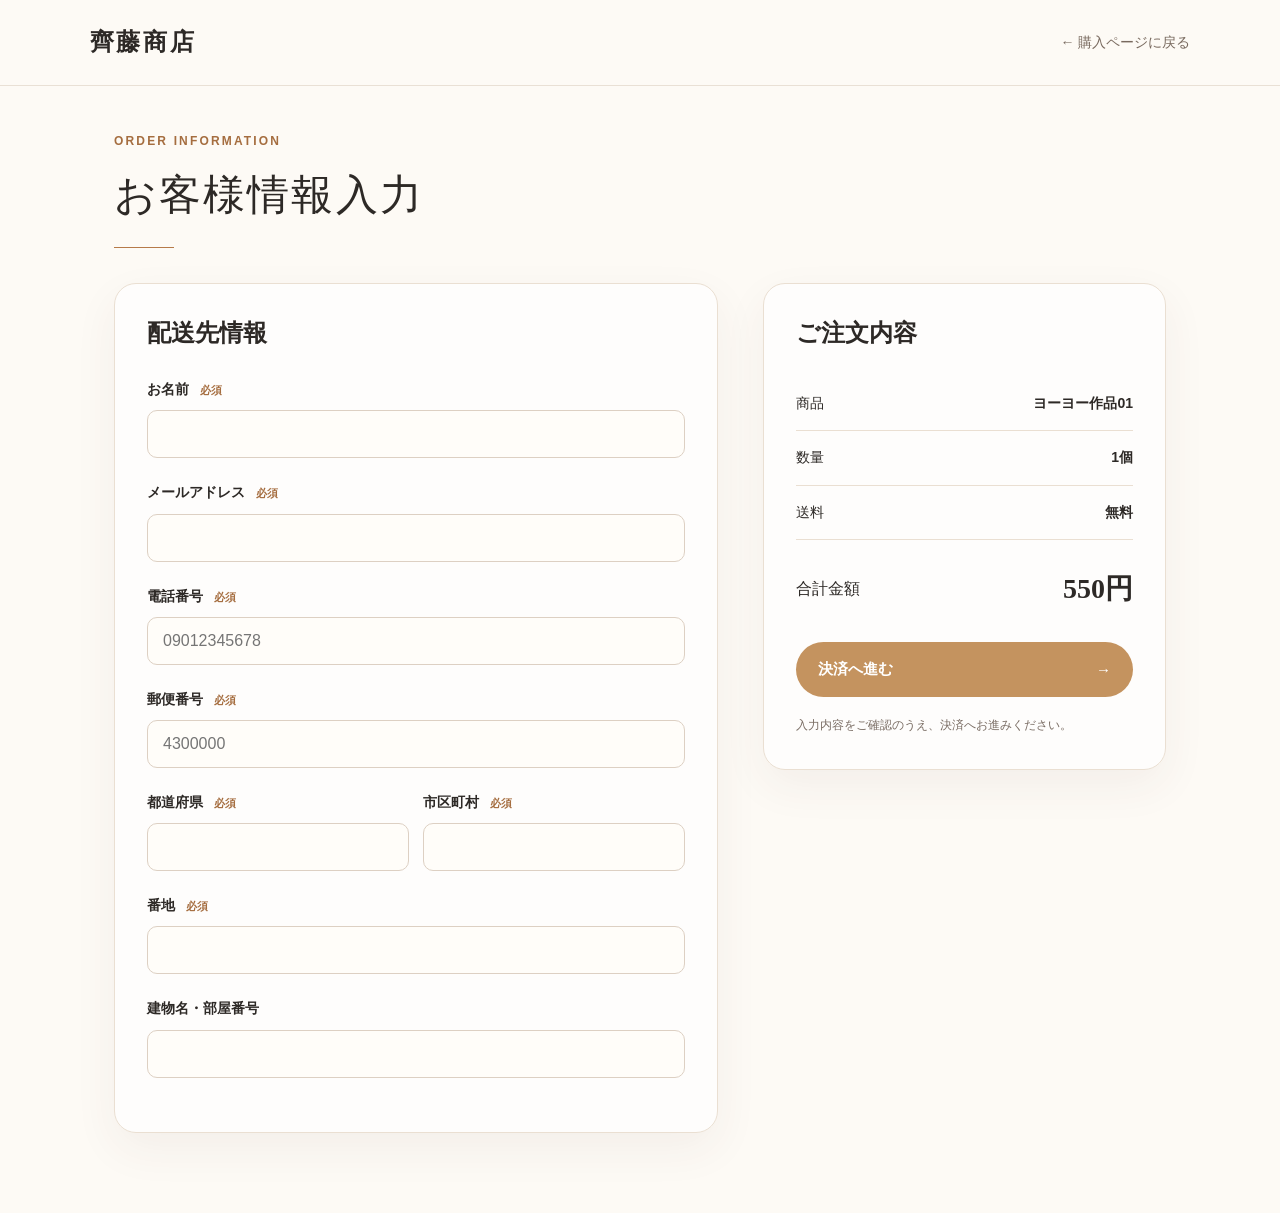
==== checkout.html @ 5a9c49a2 "Update shop products, checkout, OGP and success page" ====
<!DOCTYPE html>
<html lang="ja">
<head>
  <meta charset="UTF-8">
  <meta name="viewport" content="width=device-width, initial-scale=1.0">
  <title>お客様情報入力 | 齊藤商店</title>
  <meta name="robots" content="noindex, nofollow">
  <link rel="stylesheet" href="style.css">

  <style>
    body {
      margin: 0;
      background: #fdfaf5;
      color: #2d2926;
    }

    .checkout-header {
      height: 86px;
      padding: 0 7%;
      display: flex;
      align-items: center;
      justify-content: space-between;
      box-sizing: border-box;
      border-bottom: 1px solid #e9e0d5;
    }

    .checkout-logo {
      color: #2d2926;
      text-decoration: none;
      font-family: "Yu Mincho", "Hiragino Mincho ProN", serif;
      font-size: 24px;
      font-weight: 600;
      letter-spacing: 0.12em;
    }

    .checkout-back {
      color: #78695e;
      text-decoration: none;
      font-size: 14px;
    }

    .checkout-main {
      max-width: 1100px;
      margin: 0 auto;
      padding: 45px 24px 80px;
    }

    .checkout-eyebrow {
      margin: 0 0 12px;
      color: #a56d3f;
      font-size: 12px;
      font-weight: 700;
      letter-spacing: 0.18em;
    }

    .checkout-main h1 {
      margin: 0;
      font-family: "Yu Mincho", "Hiragino Mincho ProN", serif;
      font-size: 42px;
      font-weight: 500;
    }

    .checkout-line {
      width: 60px;
      height: 1px;
      margin: 22px 0 35px;
      background: #b67a49;
    }

    .checkout-layout {
      display: grid;
      grid-template-columns: 1.2fr 0.8fr;
      gap: 45px;
      align-items: start;
    }

    .checkout-card {
      padding: 32px;
      background: rgba(255,255,255,0.72);
      border: 1px solid #eadfd2;
      border-radius: 22px;
      box-shadow: 0 16px 45px rgba(78,59,43,0.06);
    }

    .checkout-card h2 {
      margin: 0 0 26px;
      font-family: "Yu Mincho", "Hiragino Mincho ProN", serif;
      font-size: 24px;
    }

    .form-group {
      margin-bottom: 22px;
    }

    .form-group label {
      display: block;
      margin-bottom: 8px;
      font-size: 14px;
      font-weight: 600;
    }

    .required {
      margin-left: 7px;
      color: #a56d3f;
      font-size: 11px;
    }

    .form-group input {
      width: 100%;
      padding: 14px 15px;
      box-sizing: border-box;
      border: 1px solid #ddd0c3;
      border-radius: 10px;
      background: #fffdf9;
      color: #2d2926;
      font-size: 16px;
      outline: none;
    }

    .form-group input:focus {
      border-color: #c4935f;
    }

    .address-row {
      display: grid;
      grid-template-columns: 1fr 1fr;
      gap: 14px;
    }

    .order-row {
      display: flex;
      justify-content: space-between;
      gap: 20px;
      padding: 14px 0;
      border-bottom: 1px solid #eadfd2;
      font-size: 14px;
    }

    .order-total {
      display: flex;
      align-items: center;
      justify-content: space-between;
      padding-top: 24px;
    }

    .order-total strong {
      font-family: "Yu Mincho", "Hiragino Mincho ProN", serif;
      font-size: 28px;
    }

    .payment-button {
      width: 100%;
      margin-top: 28px;
      padding: 18px 22px;
      display: flex;
      align-items: center;
      justify-content: space-between;
      border: 0;
      border-radius: 999px;
      background: #c4935f;
      color: #fff;
      font-size: 15px;
      font-weight: 700;
      cursor: pointer;
    }

    .checkout-note {
      margin: 18px 0 0;
      color: #7a6d64;
      font-size: 12px;
      line-height: 1.8;
    }

    @media (max-width: 800px) {
      .checkout-layout {
        grid-template-columns: 1fr;
      }

      .checkout-main h1 {
        font-size: 34px;
      }

      .address-row {
        grid-template-columns: 1fr;
      }

      .checkout-card {
        padding: 24px 20px;
      }
    }
  </style>
</head>

<body>

  <header class="checkout-header">
    <a href="index.html" class="checkout-logo">齊藤商店</a>
    <a href="javascript:history.back()" class="checkout-back">← 購入ページに戻る</a>
  </header>

  <main class="checkout-main">

    <p class="checkout-eyebrow">ORDER INFORMATION</p>
    <h1>お客様情報入力</h1>
    <div class="checkout-line"></div>

    <div class="checkout-layout">

      <section class="checkout-card">
        <h2>配送先情報</h2>

        <form id="customerForm">

          <div class="form-group">
            <label>
              お名前
              <span class="required">必須</span>
            </label>
            <input type="text" id="customerName" required>
          </div>

          <div class="form-group">
            <label>
              メールアドレス
              <span class="required">必須</span>
            </label>
            <input type="email" id="customerEmail" required>
          </div>

          <div class="form-group">
            <label>
              電話番号
              <span class="required">必須</span>
            </label>
            <input
              type="tel"
              id="customerPhone"
              placeholder="09012345678"
              required
            >
          </div>

          <div class="form-group">
            <label>
              郵便番号
              <span class="required">必須</span>
            </label>
            <input
              type="text"
              id="postalCode"
              placeholder="4300000"
              inputmode="numeric"
              required
            >
          </div>

          <div class="address-row">
            <div class="form-group">
              <label>
                都道府県
                <span class="required">必須</span>
              </label>
              <input type="text" id="prefecture" required>
            </div>

            <div class="form-group">
              <label>
                市区町村
                <span class="required">必須</span>
              </label>
              <input type="text" id="city" required>
            </div>
          </div>

          <div class="form-group">
            <label>
              番地
              <span class="required">必須</span>
            </label>
            <input type="text" id="address1" required>
          </div>

          <div class="form-group">
            <label>建物名・部屋番号</label>
            <input type="text" id="address2">
          </div>

        </form>
      </section>


      <aside class="checkout-card">
        <h2>ご注文内容</h2>

        <div class="order-row">
          <span>商品</span>
          <strong id="summaryProduct">－</strong>
        </div>

        <div class="order-row">
          <span>数量</span>
          <strong id="summaryQuantity">1個</strong>
        </div>

        <div class="order-row">
          <span>送料</span>
          <strong>無料</strong>
        </div>

        <div class="order-total">
          <span>合計金額</span>
          <strong id="summaryTotal">550円</strong>
        </div>

        <button
          type="submit"
          form="customerForm"
          class="payment-button"
        >
          <span>決済へ進む</span>
          <span>→</span>
        </button>

        <p class="checkout-note">
          入力内容をご確認のうえ、決済へお進みください。
        </p>
      </aside>

    </div>
  </main>


 <script>
  const params = new URLSearchParams(window.location.search);

  const product =
    params.get('product') || 'ヨーヨー作品01';

  const quantity =
    Number(params.get('quantity')) || 1;

  const price =
  Number((params.get('price') || '550').replace(/[^0-9]/g, '')) || 550;

const total = price * quantity;

  const productIds = {
  'ヨーヨー作品 01': 'yoyo01',
  'ヨーヨー作品 02': 'yoyo02',
  'ヨーヨー作品 03': 'yoyo03',
  'ヨーヨー作品 04': 'yoyo04',
  'ヨーヨー作品 05': 'yoyo05',
  'チョコレート': 'chocolate',
  'どんぐり': 'acorn',
  'プリン': 'pudding',
  'ヘアゴム': 'hairband',
  'クジラさん': 'whale',
  'キャンディーチャーム': 'candy'
};

  document.getElementById('summaryProduct').textContent =
    product;

  document.getElementById('summaryQuantity').textContent =
    `${quantity}個`;

  document.getElementById('summaryTotal').textContent =
    `${total.toLocaleString()}円`;

  document
    .getElementById('customerForm')
    .addEventListener('submit', async (event) => {
      event.preventDefault();

      const productId = productIds[product];

      if (!productId) {
        alert('商品情報を確認できませんでした。');
        return;
      }

      const submitButton =
        event.currentTarget.querySelector('button[type="submit"]');

      if (submitButton) {
        submitButton.disabled = true;
        submitButton.textContent = '決済画面を準備しています...';
      }

      try {
        const response = await fetch(
          'https://pxpixzoorgvosuyysvju.supabase.co/functions/v1/create-checkout-session',
          {
            method: 'POST',
            headers: {
              'Content-Type': 'application/json'
            },
            body: JSON.stringify({
              product: productId,
              quantity: quantity
            })
          }
        );

        const data = await response.json();

        if (!response.ok || !data.url) {
          throw new Error(data.error || '決済画面を作成できませんでした。');
        }

        window.location.href = data.url;

      } catch (error) {
        console.error(error);
        alert('決済画面を開けませんでした。もう一度お試しください。');

        if (submitButton) {
          submitButton.disabled = false;
          submitButton.textContent = 'お支払いへ進む';
        }
      }
    });
    const postalCodeInput = document.getElementById('postalCode');
const prefectureInput = document.getElementById('prefecture');
const cityInput = document.getElementById('city');

postalCodeInput.addEventListener('input', async () => {
  const postalCode = postalCodeInput.value.replace(/[^0-9]/g, '');

  if (postalCode.length !== 7) {
    return;
  }

  try {
    const response = await fetch(
      `https://zipcloud.ibsnet.co.jp/api/search?zipcode=${postalCode}`
    );

    const data = await response.json();

    if (data.results && data.results.length > 0) {
      const address = data.results[0];

      prefectureInput.value = address.address1;
      cityInput.value = address.address2 + address.address3;

      document.getElementById('address1').focus();
    } else {
      alert('住所が見つかりませんでした。郵便番号をご確認ください。');
    }
  } catch (error) {
    console.error(error);
    alert('住所の検索に失敗しました。手動で住所を入力してください。');
  }
});
</script>

</body>
</html>
---- style.css ----
:root {
  --bg: #fffdf9;
  --paper: #ffffff;
  --ink: #2d2926;
  --muted: #7c7167;
  --line: #eee4da;
  --accent: #b98b5d;
  --accent-dark: #8a623e;
  --soft: #f6efe7;
  --shadow: 0 18px 45px rgba(68, 50, 32, .10);
}

* { box-sizing: border-box; }
html { scroll-behavior: smooth; }
body {
  margin: 0;
  background: var(--bg);
  color: var(--ink);
  font-family: 'Noto Sans JP', sans-serif;
  line-height: 1.8;
}
a { color: inherit; text-decoration: none; }
img { max-width: 100%; display: block; }

.site-header {
  position: sticky;
  top: 0;
  z-index: 20;
  display: flex;
  align-items: center;
  justify-content: space-between;
  padding: 18px 6vw;
  background: rgba(255, 253, 249, .86);
  backdrop-filter: blur(14px);
  border-bottom: 1px solid var(--line);
}
.brand {
  font-family: 'Noto Serif JP', serif;
  font-size: 24px;
  font-weight: 700;
  letter-spacing: .12em;
}
.site-nav { display: flex; gap: 24px; font-size: 14px; color: var(--muted); }
.site-nav a:hover { color: var(--accent-dark); }
.instagram-nav {
  display: inline-flex;
  align-items: center;
  gap: 7px;
  font-weight: 700;
  color: var(--accent-dark);
}
.instagram-nav::before {
  content: "◎";
  display: inline-grid;
  place-items: center;
  width: 18px;
  height: 18px;
  border: 1.5px solid currentColor;
  border-radius: 6px;
  font-size: 10px;
  line-height: 1;
}
.nav-toggle { display: none; border: 0; background: transparent; font-size: 24px; }

.hero {
  min-height: 82vh;
  display: grid;
  grid-template-columns: 1.05fr .95fr;
  align-items: center;
  gap: 6vw;
  padding: 7vw 8vw 5vw;
}
.eyebrow {
  margin: 0 0 12px;
  color: var(--accent-dark);
  font-size: 13px;
  font-weight: 700;
  letter-spacing: .14em;
  text-transform: uppercase;
}
h1, h2, h3 {
  font-family: 'Noto Serif JP', serif;
  line-height: 1.45;
  margin: 0 0 18px;
}
h1 { font-size: clamp(40px, 6vw, 76px); letter-spacing: .05em; }
h2 { font-size: clamp(28px, 4vw, 42px); }
h3 { font-size: 22px; }
.lead { color: var(--muted); font-size: 18px; max-width: 520px; }
.hero-actions { display: flex; gap: 14px; margin-top: 32px; flex-wrap: wrap; }
.btn {
  display: inline-flex;
  align-items: center;
  justify-content: center;
  padding: 12px 22px;
  border-radius: 999px;
  font-weight: 700;
  border: 1px solid var(--accent);
  transition: .2s;
}
.btn.primary { background: var(--accent); color: #fff; }
.btn.secondary { color: var(--accent-dark); background: transparent; }
.btn:hover { transform: translateY(-2px); box-shadow: var(--shadow); }

.photo-placeholder {
  min-height: 220px;
  display: grid;
  place-items: center;
  border: 1px dashed #d4b99d;
  background: linear-gradient(135deg, #fff, var(--soft));
  color: #b49a80;
  border-radius: 28px;
  font-weight: 700;
}
.photo-placeholder.large { min-height: 560px; border-radius: 42px; box-shadow: var(--shadow); }

.section { padding: 80px 8vw; }
.intro {
  max-width: 960px;
  margin: 0 auto;
  text-align: center;
  color: var(--muted);
  font-size: 18px;
}
.section-title { text-align: center; max-width: 720px; margin: 0 auto 42px; }
.section-title p:last-child { color: var(--muted); }
.category-title { margin: 48px 0 22px; border-left: 4px solid var(--accent); padding-left: 14px; }
.product-grid {
  display: grid;
  grid-template-columns: repeat(5, 1fr);
  gap: 22px;
}
.product-card {
  background: var(--paper);
  border: 1px solid var(--line);
  border-radius: 26px;
  overflow: hidden;
  box-shadow: 0 10px 24px rgba(68, 50, 32, .06);
  transition: .2s;
}
.product-card:hover { transform: translateY(-4px); box-shadow: var(--shadow); }
.product-image {
  aspect-ratio: 1 / 1;
  display: grid;
  place-items: center;
  background: var(--soft);
  color: #b49a80;
  font-weight: 700;
}
.product-body { padding: 18px; }
.product-body h4 { margin: 0 0 6px; font-size: 17px; }
.product-body p { margin: 0 0 12px; color: var(--muted); font-size: 14px; }
.price { font-weight: 700; color: var(--accent-dark); }
.card-actions { display: flex; gap: 8px; margin-top: 14px; }
.card-actions button, .card-actions a {
  flex: 1;
  border-radius: 999px;
  border: 1px solid var(--line);
  background: #fff;
  padding: 9px 10px;
  font-weight: 700;
  font-size: 13px;
  cursor: pointer;
  text-align: center;
}
.card-actions a { background: var(--accent); color: white; border-color: var(--accent); }

.split {
  display: grid;
  grid-template-columns: 1fr .8fr;
  gap: 40px;
  align-items: center;
  background: var(--soft);
}
.note-card {
  background: white;
  border-radius: 28px;
  padding: 34px;
  box-shadow: var(--shadow);
}
.gallery-grid {
  display: grid;
  grid-template-columns: repeat(3, 1fr);
  gap: 22px;
}
.faq details {
  max-width: 820px;
  margin: 14px auto;
  padding: 20px 24px;
  background: #fff;
  border: 1px solid var(--line);
  border-radius: 18px;
}
.faq summary { font-weight: 700; cursor: pointer; }
.faq p { color: var(--muted); }
.contact { text-align: center; background: var(--soft); }
.site-footer {
  padding: 70px 8vw 34px;
  text-align: center;
  color: var(--muted);
  background: #fff;
  border-top: 1px solid var(--line);
}
.instagram-footer {
  max-width: 620px;
  margin: 0 auto 52px;
}
.instagram-footer h2 { margin-bottom: 10px; }
.instagram-footer > p:not(.eyebrow) { margin: 0 0 8px; }
.instagram-handle {
  display: block;
  width: fit-content;
  margin: 0 auto 24px;
  color: var(--accent-dark);
  font-weight: 700;
  letter-spacing: .03em;
}
.instagram-handle:hover { text-decoration: underline; }
.instagram-button { min-width: 190px; }
.copyright {
  margin: 0;
  padding-top: 26px;
  border-top: 1px solid var(--line);
  font-size: 13px;
}

#productDialog {
  width: min(680px, calc(100% - 32px));
  border: 0;
  border-radius: 28px;
  padding: 34px;
  box-shadow: var(--shadow);
}
#productDialog::backdrop { background: rgba(45, 41, 38, .35); backdrop-filter: blur(4px); }
.dialog-close {
  position: absolute;
  right: 18px;
  top: 14px;
  width: 36px;
  height: 36px;
  border: 0;
  border-radius: 50%;
  background: var(--soft);
  font-size: 22px;
  cursor: pointer;
}
.dialog-photo { min-height: 280px; margin-bottom: 22px; }

@media (max-width: 980px) {
  .hero, .split { grid-template-columns: 1fr; }
  .product-grid { grid-template-columns: repeat(2, 1fr); }
  .gallery-grid { grid-template-columns: repeat(2, 1fr); }
  .photo-placeholder.large { min-height: 360px; }
}
@media (max-width: 680px) {
  .site-nav {
    display: none;
    position: absolute;
    left: 0;
    right: 0;
    top: 68px;
    flex-direction: column;
    padding: 18px 6vw;
    background: var(--bg);
    border-bottom: 1px solid var(--line);
  }
  .site-nav.open { display: flex; }
  .nav-toggle { display: block; }
  .hero { padding: 54px 6vw; }
  .section { padding: 60px 6vw; }
  .product-grid, .gallery-grid { grid-template-columns: 1fr; }
  h1 { font-size: 40px; }
}

/* 商品写真を追加したときの表示 */
.product-photo {
  width: 100%;
  height: 100%;
  object-fit: cover;
}
.product-image-placeholder {
  width: 100%;
  height: 100%;
  display: grid;
  place-items: center;
  color: #b49a80;
  font-weight: 700;
  background: var(--soft);
}
.dialog-photo-wrap {
  overflow: hidden;
  min-height: 280px;
  margin-bottom: 22px;
  border-radius: 24px;
  background: var(--soft);
}
.dialog-photo-wrap .product-image-placeholder,
.dialog-photo-wrap .product-photo {
  min-height: 280px;
}


/* 検索対策版で追加した説明セクション */
.seo-guide {
  max-width: 900px;
}
.seo-guide > p {
  max-width: 760px;
  margin-left: auto;
  margin-right: auto;
  line-height: 2;
}

/* メイン写真・作品ギャラリー */
.hero-visual {
  min-width: 0;
}
.hero-photo {
  width: 100%;
  height: 560px;
  object-fit: cover;
  object-position: center 58%;
  border-radius: 42px;
  box-shadow: var(--shadow);
}
.gallery-item {
  margin: 0;
  overflow: hidden;
  border: 1px solid var(--line);
  border-radius: 24px;
  background: var(--paper);
  box-shadow: 0 10px 24px rgba(68, 50, 32, .06);
}
.gallery-item img {
  width: 100%;
  aspect-ratio: 4 / 3;
  object-fit: cover;
  transition: transform .35s ease;
}
.gallery-item:hover img {
  transform: scale(1.025);
}
.gallery-item figcaption {
  padding: 13px 16px 15px;
  color: var(--muted);
  font-size: 14px;
  text-align: center;
}
@media (max-width: 980px) {
  .hero-photo { height: 440px; }
}
@media (max-width: 680px) {
  .hero-photo {
    height: 420px;
    border-radius: 28px;
  }
    .gallery-item img { aspect-ratio: 1 / 1; }
}

/* ========================================
   齊藤商店 購入ページ
======================================== */

.purchase-body {
  margin: 0;
  background: #fdfaf5;
  color: #2d2926;
}

.purchase-header {
  height: 86px;
  padding: 0 7%;
  display: flex;
  align-items: center;
  justify-content: space-between;
  background: rgba(253, 250, 245, 0.96);
  border-bottom: 1px solid #e9e0d5;
  box-sizing: border-box;
}

.purchase-logo {
  color: #2d2926;
  text-decoration: none;
  font-family: "Yu Mincho", "Hiragino Mincho ProN", serif;
  font-size: 24px;
  letter-spacing: 0.12em;
}

.purchase-header-link {
  color: #78695e;
  text-decoration: none;
  font-size: 14px;
}

.purchase-header-link:hover,
.purchase-back:hover,
.purchase-breadcrumb a:hover {
  opacity: 0.65;
}

.purchase-main {
  max-width: 1320px;
  margin: 0 auto;
  padding: 38px 6% 80px;
}

.purchase-breadcrumb {
  display: flex;
  gap: 12px;
  align-items: center;
  margin-bottom: 42px;
  color: #8b7b70;
  font-size: 13px;
}

.purchase-breadcrumb a {
  color: #8b7b70;
  text-decoration: none;
}

.purchase-layout {
  display: grid;
  grid-template-columns: minmax(0, 1.05fr) minmax(400px, 0.95fr);
  gap: 70px;
  align-items: start;
}

/* 商品写真 */

.purchase-image-frame {
  width: 100%;
  aspect-ratio: 1 / 1;
  overflow: hidden;
  border-radius: 24px;
  background: #f4eee6;
  box-shadow: 0 18px 45px rgba(83, 65, 48, 0.10);
}

.purchase-image-frame img {
  display: block;
  width: 100%;
  height: 100%;
  object-fit: cover;
}

.purchase-back {
  display: inline-block;
  margin-top: 28px;
  color: #9b673e;
  text-decoration: none;
  font-size: 14px;
}

/* 右側 */

.purchase-content {
  padding-top: 4px;
}

.purchase-eyebrow {
  margin: 0 0 14px;
  color: #a56d3f;
  font-size: 12px;
  font-weight: 700;
  letter-spacing: 0.18em;
}

.purchase-content > h1 {
  margin: 0;
  font-family: "Yu Mincho", "Hiragino Mincho ProN", serif;
  font-size: clamp(36px, 4vw, 56px);
  font-weight: 500;
  letter-spacing: 0.04em;
}

.purchase-title-line {
  width: 60px;
  height: 1px;
  margin: 24px 0 26px;
  background: #b67a49;
}

.purchase-lead {
  margin-bottom: 28px;
  color: #685e57;
  font-size: 14px;
  line-height: 1.9;
}

/* 購入カード */

.purchase-card {
  overflow: hidden;
  background: rgba(255, 255, 255, 0.62);
  border: 1px solid #eadfd2;
  border-radius: 20px;
  box-shadow: 0 16px 45px rgba(78, 59, 43, 0.07);
}

.purchase-product-heading {
  padding: 30px 32px 24px;
}

.purchase-product-heading h2 {
  margin: 0 0 12px;
  font-family: "Yu Mincho", "Hiragino Mincho ProN", serif;
  font-size: 29px;
  font-weight: 600;
  letter-spacing: 0.04em;
}

.purchase-product-heading p {
  margin: 0;
  color: #766a61;
  font-size: 14px;
  line-height: 1.8;
}

.purchase-row {
  min-height: 74px;
  margin: 0 32px;
  display: flex;
  align-items: center;
  justify-content: space-between;
  border-top: 1px solid #eadfd2;
}

.purchase-row > span:first-child,
.purchase-row label {
  font-weight: 600;
}

.purchase-price-row strong {
  font-family: "Yu Mincho", "Hiragino Mincho ProN", serif;
  font-size: 34px;
  font-weight: 600;
}

.purchase-shipping {
  margin: 0 32px;
  padding: 20px 0;
  border-top: 1px solid #eadfd2;
}

.purchase-shipping > div {
  display: grid;
  grid-template-columns: 110px 1fr;
  padding: 8px 0;
  color: #675c54;
  font-size: 14px;
}

.purchase-info-label {
  font-weight: 600;
  color: #423b36;
}

.purchase-quantity {
  min-width: 100px;
  padding: 10px 14px;
  border: 1px solid #dfd2c4;
  border-radius: 999px;
  background: #f8f2eb;
  color: #2d2926;
  font-size: 15px;
  text-align: center;
  cursor: pointer;
}

.purchase-total-row strong {
  font-family: "Yu Mincho", "Hiragino Mincho ProN", serif;
  font-size: 34px;
  font-weight: 600;
}

.purchase-checkout-button {
  width: calc(100% - 64px);
  min-height: 66px;
  margin: 4px 32px 30px;
  padding: 0 28px;
  display: flex;
  align-items: center;
  justify-content: space-between;
  border: 0;
  border-radius: 999px;
  background: #c58d56;
  color: #fff;
  font-size: 16px;
  font-weight: 700;
  letter-spacing: 0.04em;
  cursor: pointer;
  transition:
    transform 0.2s ease,
    opacity 0.2s ease,
    box-shadow 0.2s ease;
  box-shadow: 0 10px 24px rgba(169, 112, 60, 0.18);
}

.purchase-checkout-button:hover {
  transform: translateY(-2px);
  opacity: 0.9;
  box-shadow: 0 14px 30px rgba(169, 112, 60, 0.23);
}

/* スマートフォン */

@media (max-width: 850px) {

  .purchase-header {
    height: 70px;
    padding: 0 20px;
  }

  .purchase-logo {
    font-size: 20px;
  }

  .purchase-main {
    padding: 24px 20px 60px;
  }

  .purchase-breadcrumb {
    margin-bottom: 25px;
  }

  .purchase-layout {
    grid-template-columns: 1fr;
    gap: 38px;
  }

  .purchase-image-frame {
    max-height: 520px;
  }

  .purchase-back {
    margin-top: 18px;
  }

  .purchase-content > h1 {
    font-size: 38px;
  }

  .purchase-product-heading {
    padding: 25px 22px 20px;
  }

  .purchase-product-heading h2 {
    font-size: 25px;
  }

  .purchase-row,
  .purchase-shipping {
    margin-left: 22px;
    margin-right: 22px;
  }

  .purchase-shipping > div {
    grid-template-columns: 90px 1fr;
  }

  .purchase-price-row strong,
  .purchase-total-row strong {
    font-size: 29px;
  }

  .purchase-checkout-button {
    width: calc(100% - 44px);
    margin: 4px 22px 24px;
  }
}
/* =========================
   NEWS / お知らせ
========================= */

.news-section {
  max-width: 1100px;
  margin: 40px auto 70px;
  padding: 0 24px;
}

.news-heading {
  margin-bottom: 24px;
}

.news-heading .eyebrow {
  margin-bottom: 6px;
}

.news-heading h2 {
  margin: 0;
  font-size: 28px;
  font-weight: 500;
}

.news-list {
  border-top: 1px solid #ddd3c7;
}

.news-item {
  display: grid;
  grid-template-columns: 120px 100px 1fr;
  align-items: center;
  gap: 20px;
  padding: 18px 4px;
  border-bottom: 1px solid #ddd3c7;
}

.news-item time {
  font-size: 13px;
  color: #7d746c;
  letter-spacing: 0.04em;
}

.news-category {
  display: inline-block;
  text-align: center;
  padding: 5px 10px;
  border: 1px solid #cbb9a5;
  border-radius: 20px;
  font-size: 12px;
  color: #756353;
}

.news-item p {
  margin: 0;
  font-size: 14px;
  line-height: 1.8;
}

/* スマートフォン */
@media (max-width: 680px) {
  .news-section {
    margin: 25px auto 50px;
    padding: 0 20px;
  }

  .news-item {
    grid-template-columns: auto 1fr;
    gap: 8px 12px;
    padding: 16px 0;
  }

  .news-item p {
    grid-column: 1 / -1;
  }

    .news-category {
    justify-self: start;
  }
}

/* =========================
   お知らせ一覧ページ
========================= */

.news-page {
  max-width: 1100px;
  margin: 0 auto;
  padding: 100px 24px 120px;
}

.news-page-heading {
  margin-bottom: 55px;
}

.news-page-heading h1 {
  margin: 0 0 14px;
  font-size: clamp(36px, 5vw, 52px);
  font-weight: 500;
}

.news-page-heading > p:last-child {
  margin: 0;
  color: var(--muted);
  font-size: 14px;
}

.news-page-list {
  border-top: 1px solid #ddd3c7;
}

.news-page-item {
  display: grid;
  grid-template-columns: 120px 100px 1fr;
  gap: 20px;
  align-items: start;
  padding: 30px 4px;
  border-bottom: 1px solid #ddd3c7;
}

.news-page-item time {
  padding-top: 5px;
  color: #7d746c;
  font-size: 13px;
  letter-spacing: 0.04em;
}

.news-page-item h2 {
  margin: 0 0 8px;
  font-size: 18px;
  font-weight: 500;
}

.news-page-item p {
  margin: 0;
  color: var(--muted);
  font-size: 14px;
  line-height: 1.9;
}

.news-page-back {
  margin-top: 45px;
}

.news-page-back a {
  color: var(--accent-dark);
  font-size: 14px;
}

.news-page-back a:hover {
  text-decoration: underline;
}

@media (max-width: 680px) {
  .news-page {
    padding: 65px 20px 80px;
  }

  .news-page-heading {
    margin-bottom: 35px;
  }

  .news-page-item {
    grid-template-columns: auto 1fr;
    gap: 10px 12px;
    padding: 24px 0;
  }

  .news-page-item > div {
    grid-column: 1 / -1;
  }

  .news-page-item .news-category {
    justify-self: start;
  }
}
/* トップページ NEWS 一覧リンク */

.news-heading {
  display: flex;
  align-items: flex-end;
  justify-content: space-between;
  gap: 20px;
}

.news-more {
  margin-bottom: 3px;
  color: #756353;
  font-size: 13px;
  letter-spacing: 0.04em;
  text-decoration: none;
  transition: opacity 0.2s ease;
}

.news-more:hover {
  opacity: 0.6;
}

@media (max-width: 680px) {
  .news-heading {
    align-items: flex-end;
  }

  .news-more {
    font-size: 12px;
    white-space: nowrap;
  }
}
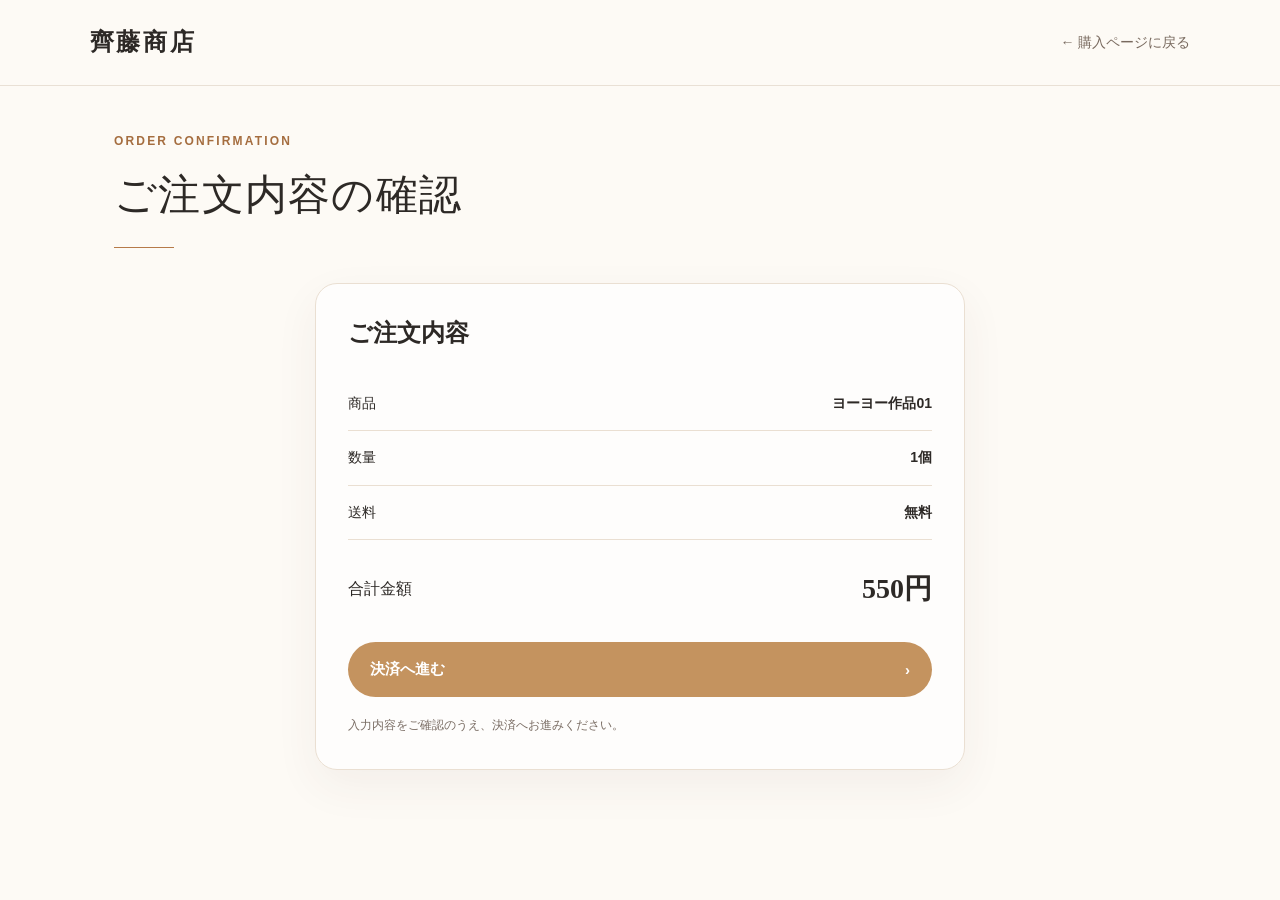
==== commit 46889f3d: "Add legal pages and improve checkout" ====
--- a/checkout.html
+++ b/checkout.html
@@ -68,11 +68,13 @@
     }
 
     .checkout-layout {
-      display: grid;
-      grid-template-columns: 1.2fr 0.8fr;
-      gap: 45px;
-      align-items: start;
-    }
+  display: grid;
+  grid-template-columns: 1fr;
+  max-width: 650px;
+  margin: 0 auto;
+  gap: 45px;
+  align-items: start;
+}
 
     .checkout-card {
       padding: 32px;
@@ -200,93 +202,11 @@
 
   <main class="checkout-main">
 
-    <p class="checkout-eyebrow">ORDER INFORMATION</p>
-    <h1>お客様情報入力</h1>
+    <p class="checkout-eyebrow">ORDER CONFIRMATION</p>
+<h1>ご注文内容の確認</h1>
     <div class="checkout-line"></div>
 
     <div class="checkout-layout">
-
-      <section class="checkout-card">
-        <h2>配送先情報</h2>
-
-        <form id="customerForm">
-
-          <div class="form-group">
-            <label>
-              お名前
-              <span class="required">必須</span>
-            </label>
-            <input type="text" id="customerName" required>
-          </div>
-
-          <div class="form-group">
-            <label>
-              メールアドレス
-              <span class="required">必須</span>
-            </label>
-            <input type="email" id="customerEmail" required>
-          </div>
-
-          <div class="form-group">
-            <label>
-              電話番号
-              <span class="required">必須</span>
-            </label>
-            <input
-              type="tel"
-              id="customerPhone"
-              placeholder="09012345678"
-              required
-            >
-          </div>
-
-          <div class="form-group">
-            <label>
-              郵便番号
-              <span class="required">必須</span>
-            </label>
-            <input
-              type="text"
-              id="postalCode"
-              placeholder="4300000"
-              inputmode="numeric"
-              required
-            >
-          </div>
-
-          <div class="address-row">
-            <div class="form-group">
-              <label>
-                都道府県
-                <span class="required">必須</span>
-              </label>
-              <input type="text" id="prefecture" required>
-            </div>
-
-            <div class="form-group">
-              <label>
-                市区町村
-                <span class="required">必須</span>
-              </label>
-              <input type="text" id="city" required>
-            </div>
-          </div>
-
-          <div class="form-group">
-            <label>
-              番地
-              <span class="required">必須</span>
-            </label>
-            <input type="text" id="address1" required>
-          </div>
-
-          <div class="form-group">
-            <label>建物名・部屋番号</label>
-            <input type="text" id="address2">
-          </div>
-
-        </form>
-      </section>
 
 
       <aside class="checkout-card">
@@ -313,13 +233,13 @@
         </div>
 
         <button
-          type="submit"
-          form="customerForm"
-          class="payment-button"
-        >
-          <span>決済へ進む</span>
-          <span>→</span>
-        </button>
+  type="button"
+  id="checkoutButton"
+  class="payment-button"
+>
+  <span>決済へ進む</span>
+  <span>›</span>
+</button>
 
         <p class="checkout-note">
           入力内容をご確認のうえ、決済へお進みください。
@@ -368,9 +288,8 @@
     `${total.toLocaleString()}円`;
 
   document
-    .getElementById('customerForm')
-    .addEventListener('submit', async (event) => {
-      event.preventDefault();
+  .getElementById('checkoutButton')
+  .addEventListener('click', async (event) => {
 
       const productId = productIds[product];
 
@@ -379,8 +298,7 @@
         return;
       }
 
-      const submitButton =
-        event.currentTarget.querySelector('button[type="submit"]');
+      const submitButton = event.currentTarget;
 
       if (submitButton) {
         submitButton.disabled = true;
@@ -420,39 +338,6 @@
         }
       }
     });
-    const postalCodeInput = document.getElementById('postalCode');
-const prefectureInput = document.getElementById('prefecture');
-const cityInput = document.getElementById('city');
-
-postalCodeInput.addEventListener('input', async () => {
-  const postalCode = postalCodeInput.value.replace(/[^0-9]/g, '');
-
-  if (postalCode.length !== 7) {
-    return;
-  }
-
-  try {
-    const response = await fetch(
-      `https://zipcloud.ibsnet.co.jp/api/search?zipcode=${postalCode}`
-    );
-
-    const data = await response.json();
-
-    if (data.results && data.results.length > 0) {
-      const address = data.results[0];
-
-      prefectureInput.value = address.address1;
-      cityInput.value = address.address2 + address.address3;
-
-      document.getElementById('address1').focus();
-    } else {
-      alert('住所が見つかりませんでした。郵便番号をご確認ください。');
-    }
-  } catch (error) {
-    console.error(error);
-    alert('住所の検索に失敗しました。手動で住所を入力してください。');
-  }
-});
 </script>
 
 </body>
--- a/style.css
+++ b/style.css
@@ -83,7 +83,7 @@
   line-height: 1.45;
   margin: 0 0 18px;
 }
-h1 { font-size: clamp(40px, 6vw, 76px); letter-spacing: .05em; }
+h1 { font-size: clamp(36px, 4vw, 56px); letter-spacing: .03em; }
 h2 { font-size: clamp(28px, 4vw, 42px); }
 h3 { font-size: 22px; }
 .lead { color: var(--muted); font-size: 18px; max-width: 520px; }
@@ -116,7 +116,7 @@
 
 .section { padding: 80px 8vw; }
 .intro {
-  max-width: 960px;
+  max-width: 1100px;
   margin: 0 auto;
   text-align: center;
   color: var(--muted);
@@ -269,7 +269,10 @@
   .hero { padding: 54px 6vw; }
   .section { padding: 60px 6vw; }
   .product-grid, .gallery-grid { grid-template-columns: 1fr; }
-  h1 { font-size: 40px; }
+  h1 {
+  font-size: clamp(24px, 6vw, 30px);
+  line-height: 1.4;
+}
 }
 
 /* 商品写真を追加したときの表示 */
@@ -875,4 +878,26 @@
     font-size: 12px;
     white-space: nowrap;
   }
+}
+/* スマホの紹介文の改行を調整 */
+@media (max-width: 680px) {
+  .hero p:not(.eyebrow) {
+    font-size: 14px;
+    line-height: 1.8;
+  }
+}
+/* スマホ：商品ラインナップの紹介文 */
+@media (max-width: 680px) {
+  #products .section-title p:last-child {
+  font-size: 13px;
+  line-height: 1.8;
+  letter-spacing: -0.03em;
+}
+
+  /* お問い合わせの見出し */
+  #contact h2 {
+    font-size: 24px;
+    line-height: 1.5;
+    letter-spacing: 0;
+  }
 }
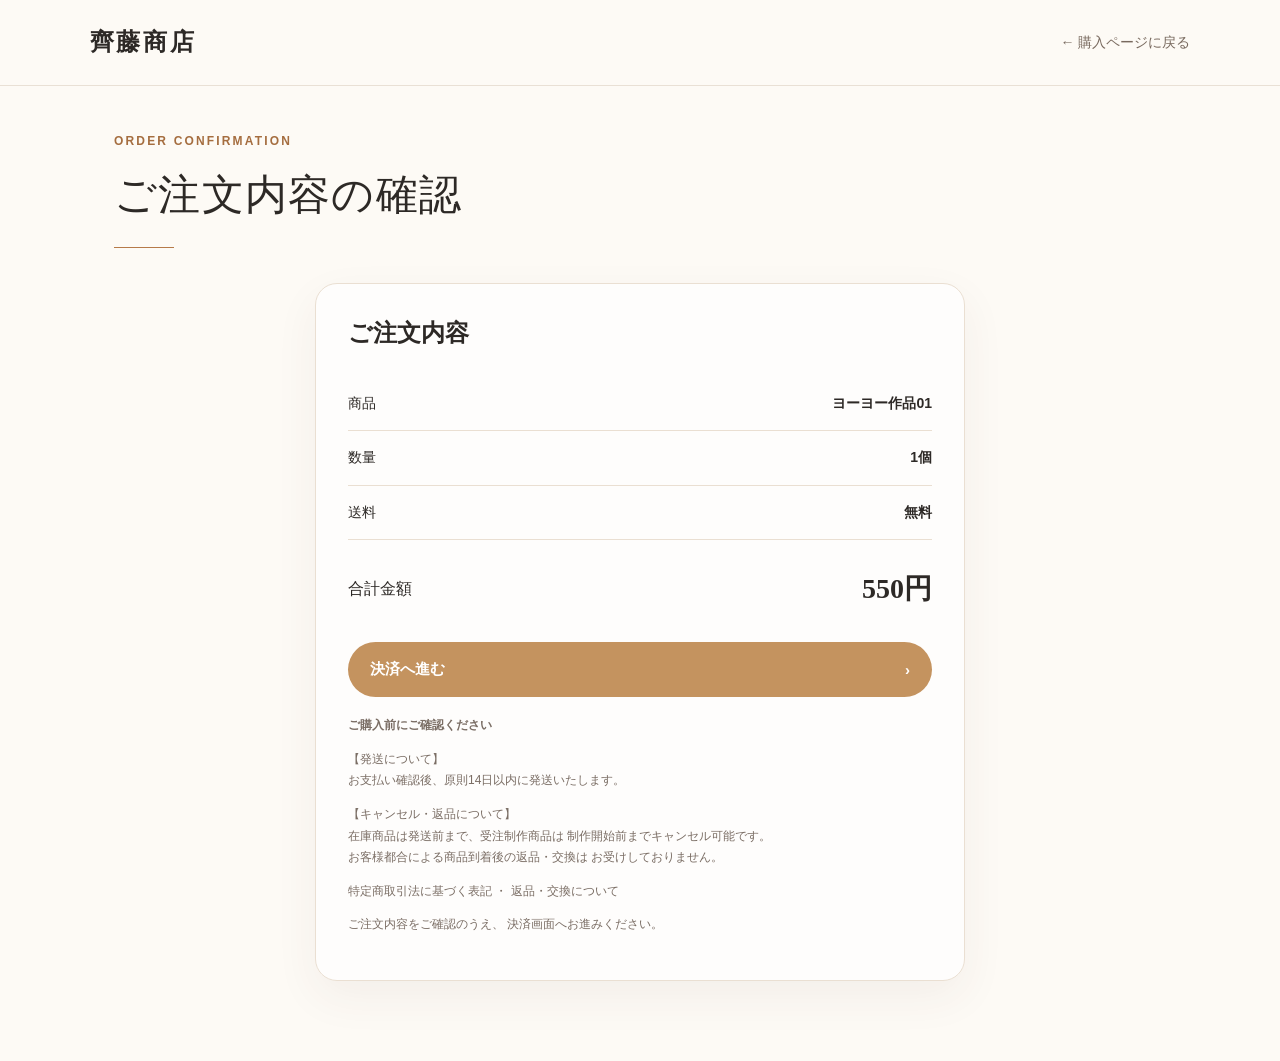
==== commit 90874417: "Update shop pages and checkout" ====
--- a/checkout.html
+++ b/checkout.html
@@ -241,9 +241,35 @@
   <span>›</span>
 </button>
 
-        <p class="checkout-note">
-          入力内容をご確認のうえ、決済へお進みください。
-        </p>
+        
+<div class="checkout-note">
+  <p><strong>ご購入前にご確認ください</strong></p>
+
+  <p>
+    【発送について】<br>
+    お支払い確認後、原則14日以内に発送いたします。
+  </p>
+
+  <p>
+    【キャンセル・返品について】<br>
+    在庫商品は発送前まで、受注制作商品は
+    制作開始前までキャンセル可能です。<br>
+    お客様都合による商品到着後の返品・交換は
+    お受けしておりません。
+  </p>
+
+  <p>
+    <a href="tokushoho.html">特定商取引法に基づく表記</a>
+    ・
+    <a href="returns.html">返品・交換について</a>
+  </p>
+
+  <p>
+    ご注文内容をご確認のうえ、
+    決済画面へお進みください。
+  </p>
+</div>
+
       </aside>
 
     </div>
@@ -256,20 +282,51 @@
   const product =
     params.get('product') || 'ヨーヨー作品01';
 
-  const quantity =
-    Number(params.get('quantity')) || 1;
-
-  const price =
-  Number((params.get('price') || '550').replace(/[^0-9]/g, '')) || 550;
-
+  
+const requestedQuantity = Number(params.get('quantity') || '1');
+
+const quantity =
+  Number.isInteger(requestedQuantity) &&
+  requestedQuantity >= 1 &&
+  requestedQuantity <= 20
+    ? requestedQuantity
+    : 1;
+
+
+  
+const productPrices = {
+  'ヨーヨー作品01': 550,
+  'ヨーヨー作品02': 550,
+  'ヨーヨー作品03': 550,
+  'ヨーヨー作品04': 550,
+  'ヨーヨー作品05': 550,
+  'チョコレート': 550,
+  'どんぐり': 500,
+  'プリン': 550,
+  'ヘアゴム': 350,
+  'クジラさん': 450,
+  'キャンディーチャーム': 450
+};
+
+
+const price = productPrices[product];
 const total = price * quantity;
 
+if (price === undefined) {
+  document.getElementById('summaryTotal').textContent =
+    '商品情報を確認できません';
+
+  document.getElementById('checkoutButton').disabled = true;
+}
+
+
+
   const productIds = {
-  'ヨーヨー作品 01': 'yoyo01',
-  'ヨーヨー作品 02': 'yoyo02',
-  'ヨーヨー作品 03': 'yoyo03',
-  'ヨーヨー作品 04': 'yoyo04',
-  'ヨーヨー作品 05': 'yoyo05',
+  'ヨーヨー作品01': 'yoyo01',
+  'ヨーヨー作品02': 'yoyo02',
+  'ヨーヨー作品03': 'yoyo03',
+  'ヨーヨー作品04': 'yoyo04',
+  'ヨーヨー作品05': 'yoyo05',
   'チョコレート': 'chocolate',
   'どんぐり': 'acorn',
   'プリン': 'pudding',
@@ -284,8 +341,12 @@
   document.getElementById('summaryQuantity').textContent =
     `${quantity}個`;
 
+  
+if (price !== undefined) {
   document.getElementById('summaryTotal').textContent =
     `${total.toLocaleString()}円`;
+}
+
 
   document
   .getElementById('checkoutButton')
--- a/style.css
+++ b/style.css
@@ -86,7 +86,9 @@
 h1 { font-size: clamp(36px, 4vw, 56px); letter-spacing: .03em; }
 h2 { font-size: clamp(28px, 4vw, 42px); }
 h3 { font-size: 22px; }
-.lead { color: var(--muted); font-size: 18px; max-width: 520px; }
+
+.lead { color: var(--muted); font-size: 18px; max-width: 750px; }
+
 .hero-actions { display: flex; gap: 14px; margin-top: 32px; flex-wrap: wrap; }
 .btn {
   display: inline-flex;
@@ -900,4 +902,12 @@
     line-height: 1.5;
     letter-spacing: 0;
   }
+}
+/* トップページの紹介文：PCでは指定した2行で表示 */
+@media (min-width: 981px) {
+  .hero .lead {
+    max-width: none;
+    width: max-content;
+    white-space: nowrap;
+  }
 }
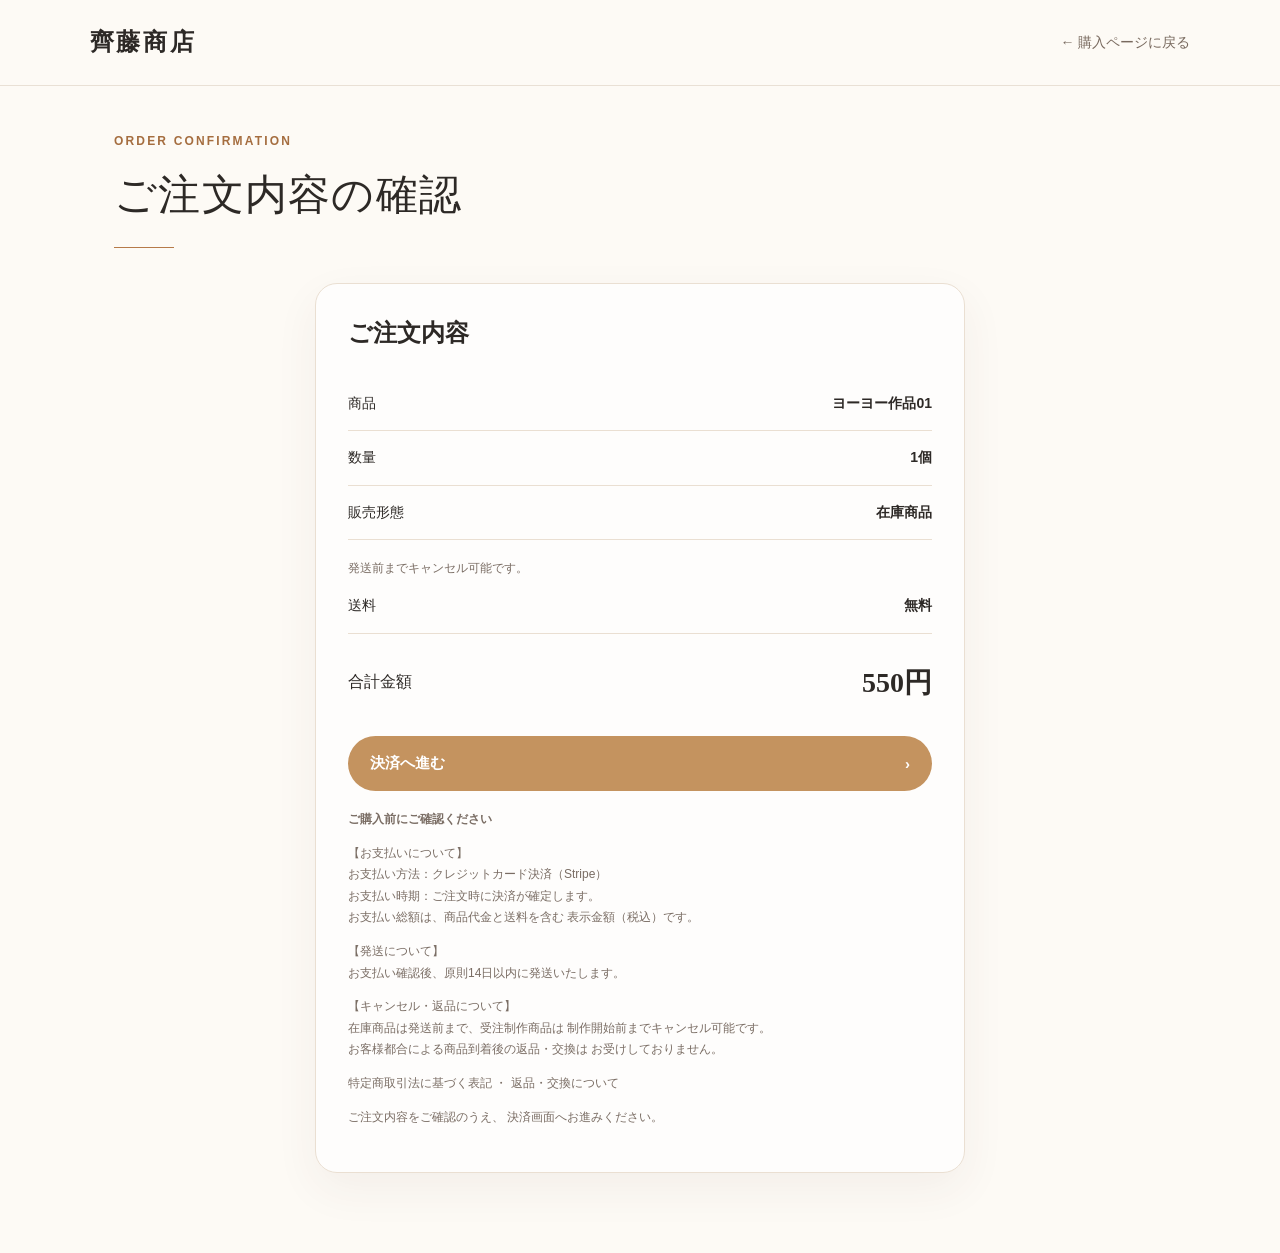
==== commit bc2f8bc1: "Fix checkout product name spacing" ====
--- a/checkout.html
+++ b/checkout.html
@@ -165,6 +165,14 @@
       font-weight: 700;
       cursor: pointer;
     }
+    
+.payment-button:disabled {
+  background: #b9b4ae;
+  color: #ffffff;
+  cursor: not-allowed;
+  opacity: 0.7;
+}
+
 
     .checkout-note {
       margin: 18px 0 0;
@@ -221,6 +229,15 @@
           <span>数量</span>
           <strong id="summaryQuantity">1個</strong>
         </div>
+
+        
+<div class="order-row">
+  <span>販売形態</span>
+  <strong id="summaryProductType">－</strong>
+</div>
+
+<p id="summaryCancelRule" class="checkout-note"></p>
+
 
         <div class="order-row">
           <span>送料</span>
@@ -244,6 +261,13 @@
         
 <div class="checkout-note">
   <p><strong>ご購入前にご確認ください</strong></p>
+  <p>
+  【お支払いについて】<br>
+  お支払い方法：クレジットカード決済（Stripe）<br>
+  お支払い時期：ご注文時に決済が確定します。<br>
+  お支払い総額は、商品代金と送料を含む
+  表示金額（税込）です。
+</p>
 
   <p>
     【発送について】<br>
@@ -279,8 +303,11 @@
  <script>
   const params = new URLSearchParams(window.location.search);
 
-  const product =
-    params.get('product') || 'ヨーヨー作品01';
+  
+const product = (
+  params.get('product') || 'ヨーヨー作品01'
+).trim().replace(/ヨーヨー作品\s*0?([1-5])/g, 'ヨーヨー作品0$1');
+
 
   
 const requestedQuantity = Number(params.get('quantity') || '1');
@@ -294,6 +321,22 @@
 
 
   
+
+const productTypes = {
+  'ヨーヨー作品01': '在庫商品',
+  'ヨーヨー作品02': '在庫商品',
+  'ヨーヨー作品03': '在庫商品',
+  'ヨーヨー作品04': '在庫商品',
+  'ヨーヨー作品05': '在庫商品',
+
+  'チョコレート': '受注制作商品',
+  'どんぐり': '受注制作商品',
+  'プリン': '受注制作商品',
+  'ヘアゴム': '受注制作商品',
+  'クジラさん': '受注制作商品',
+  'キャンディーチャーム': '受注制作商品'
+};
+
 const productPrices = {
   'ヨーヨー作品01': 550,
   'ヨーヨー作品02': 550,
@@ -309,7 +352,7 @@
 };
 
 
-const price = productPrices[product];
+const price = productPrices[product.replace(/\s+/g, '')];
 const total = price * quantity;
 
 if (price === undefined) {
@@ -340,6 +383,18 @@
 
   document.getElementById('summaryQuantity').textContent =
     `${quantity}個`;
+
+const productType = productTypes[product];
+
+document.getElementById('summaryProductType').textContent =
+  productType || '確認できません';
+
+document.getElementById('summaryCancelRule').textContent =
+  productType === '在庫商品'
+    ? '発送前までキャンセル可能です。'
+    : productType === '受注制作商品'
+      ? '制作開始前までキャンセル可能です。'
+      : '販売条件を確認できません。';
 
   
 if (price !== undefined) {
